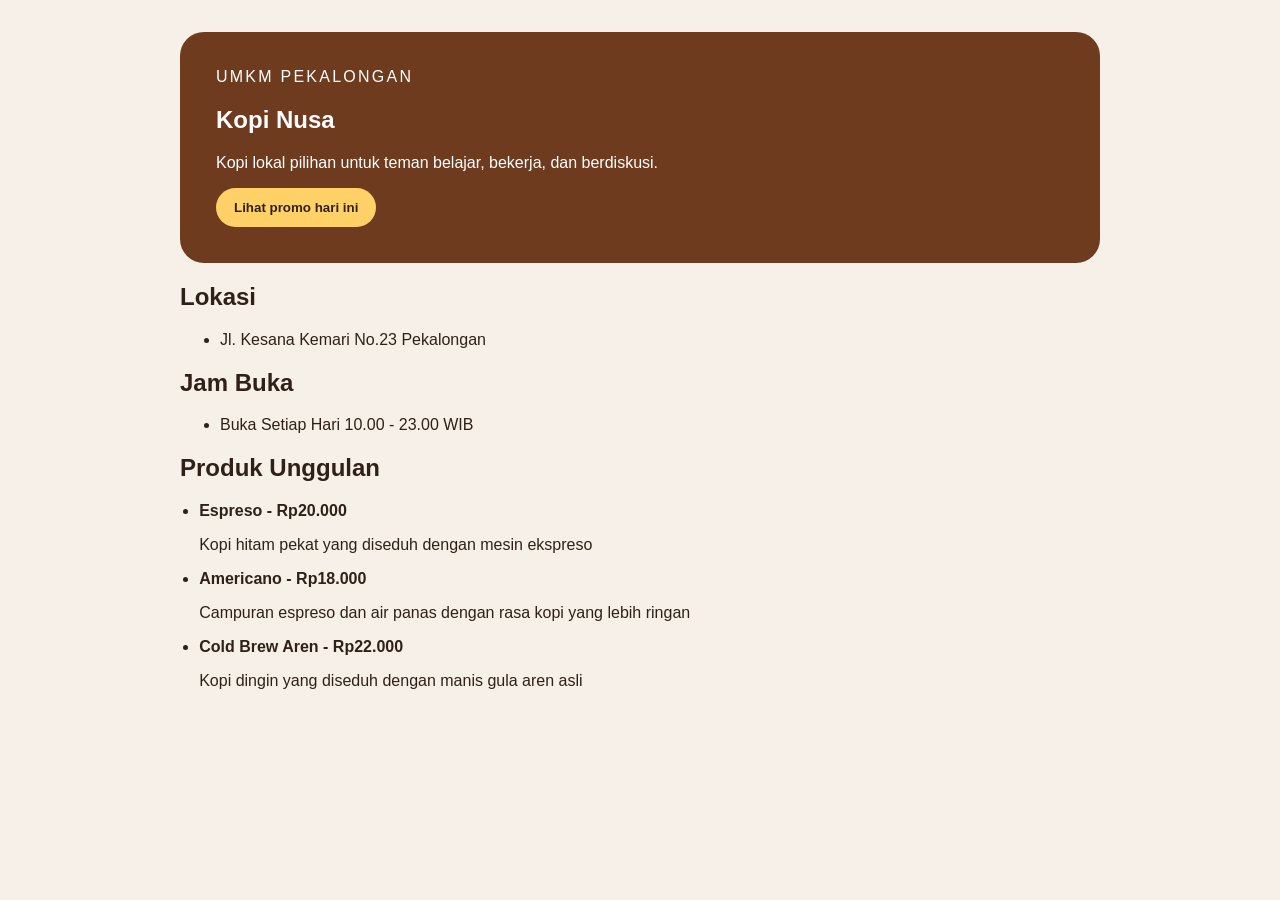
==== index.html @ aa3343cb "feat: tambah informasi lokasi UMKM" ====
<!doctype html>
<html lang="id">
  <head>
    <meta charset="utf-8" />
    <meta name="viewport" content="width=device-width, initial-scale=1" />
    <title>Kopi Nusa - Website UMKM</title>
    <link rel="stylesheet" href="css/style.css" />
  </head>
  <body>
    <main class="page">
      <section class="hero">
        <p class="eyebrow">UMKM Pekalongan</p>
        <h1>Kopi Nusa</h1>
        <p>Kopi lokal pilihan untuk teman belajar, bekerja, dan berdiskusi.</p>
        <button id="promoButton" type="button">Lihat promo hari ini</button>
      </section>

      <section aria-labelledby="lokasi-title">
        <h2 id="lokasi-title">Lokasi</h2>
        <ul class="Lokasi">
          <li>Jl. Kesana Kemari No.23 Pekalongan</li>
        </ul>
      </section>

      <section aria-labelledby="jam buka-title">
        <h2 id="Jam buka-title">Jam Buka</h2>
        <ul class="Jam Buka">
          <li>Buka Setiap Hari 10.00 - 23.00 WIB</li>
        </ul>
      </section>

      <section aria-labelledby="produk-title">
        <h2 id="produk-title">Produk Unggulan</h2>
        <ul class="products">
          <li>
          <strong>Espreso - Rp20.000</strong>
          <p>Kopi hitam pekat yang diseduh dengan mesin ekspreso</p>
          </li>
          <li>
          <strong>Americano - Rp18.000</strong>
          <p>Campuran espreso dan air panas dengan rasa kopi yang lebih ringan</p>
        </li>
          <li>
          <strong>Cold Brew Aren - Rp22.000</strong>
          <p>Kopi dingin yang diseduh dengan manis gula aren asli </p>
          </li>
        </ul>
      </section>
    </main>
    <script src="js/script.js"></script>
  </body>
</html>
---- css/style.css ----
body {
  margin: 0;
  color: #2f2118;
  background: #f6f0e8;
  font-family: Arial, sans-serif;
}

.page {
  max-width: 920px;
  margin: 0 auto;
  padding: 32px 20px;
}

.hero {
  padding: 36px;
  color: white;
  background: #6f3b1f;
  border-radius: 24px;
}

.eyebrow {
  margin: 0 0 8px;
  letter-spacing: 0.14em;
  text-transform: uppercase;
}

.products {
  padding-left: 1.2rem;
}

button {
  padding: 12px 18px;
  color: #2f2118;
  font-weight: 700;
  cursor: pointer;
  background: #ffd166;
  border: 0;
  border-radius: 999px;
}
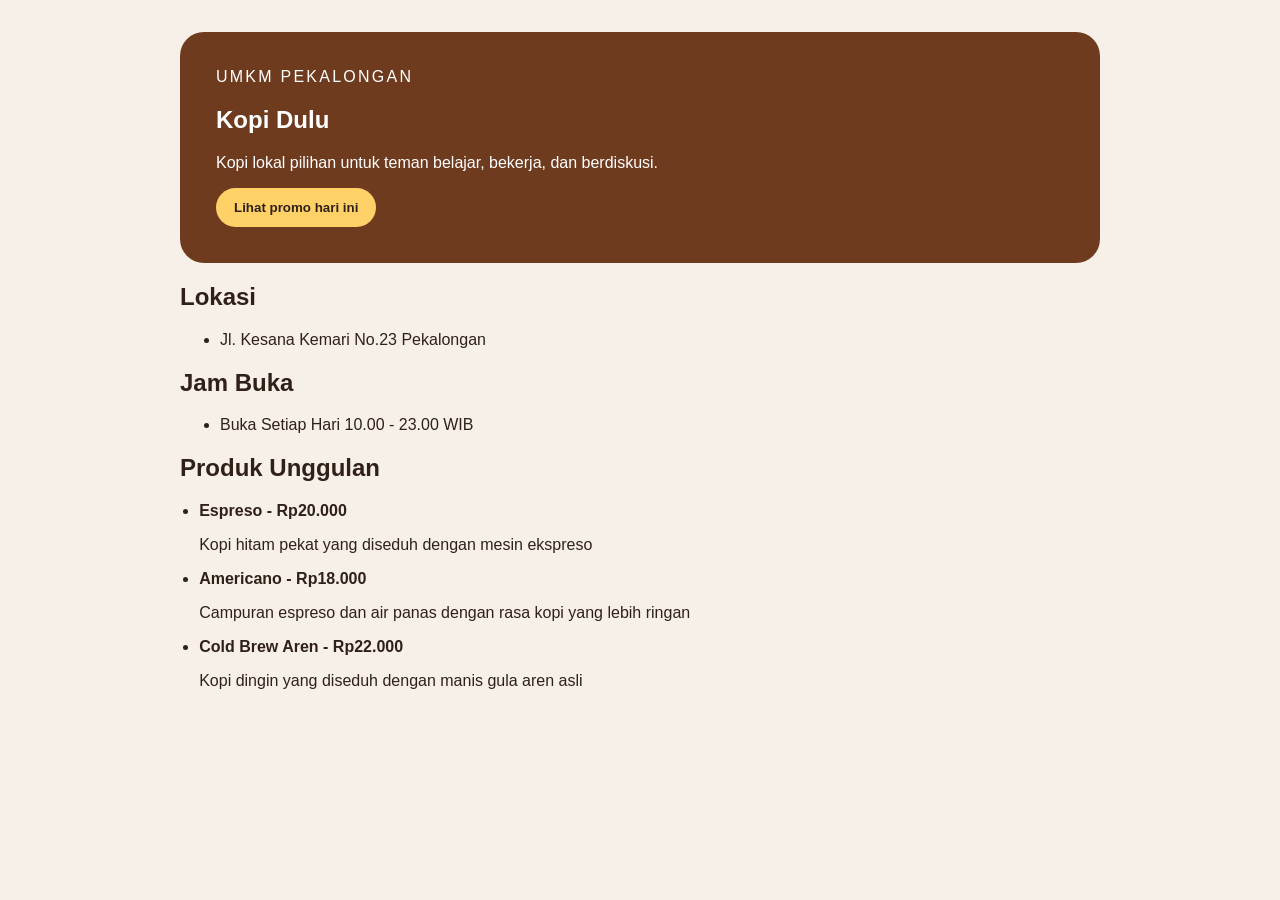
==== commit 53df7803: "feat(p01): perbarui produk dan deskripsi landing page" ====
--- a/index.html
+++ b/index.html
@@ -3,14 +3,14 @@
   <head>
     <meta charset="utf-8" />
     <meta name="viewport" content="width=device-width, initial-scale=1" />
-    <title>Kopi Nusa - Website UMKM</title>
+    <title>Kopi Dulu - Website UMKM</title>
     <link rel="stylesheet" href="css/style.css" />
   </head>
   <body>
     <main class="page">
       <section class="hero">
         <p class="eyebrow">UMKM Pekalongan</p>
-        <h1>Kopi Nusa</h1>
+        <h1>Kopi Dulu</h1>
         <p>Kopi lokal pilihan untuk teman belajar, bekerja, dan berdiskusi.</p>
         <button id="promoButton" type="button">Lihat promo hari ini</button>
       </section>
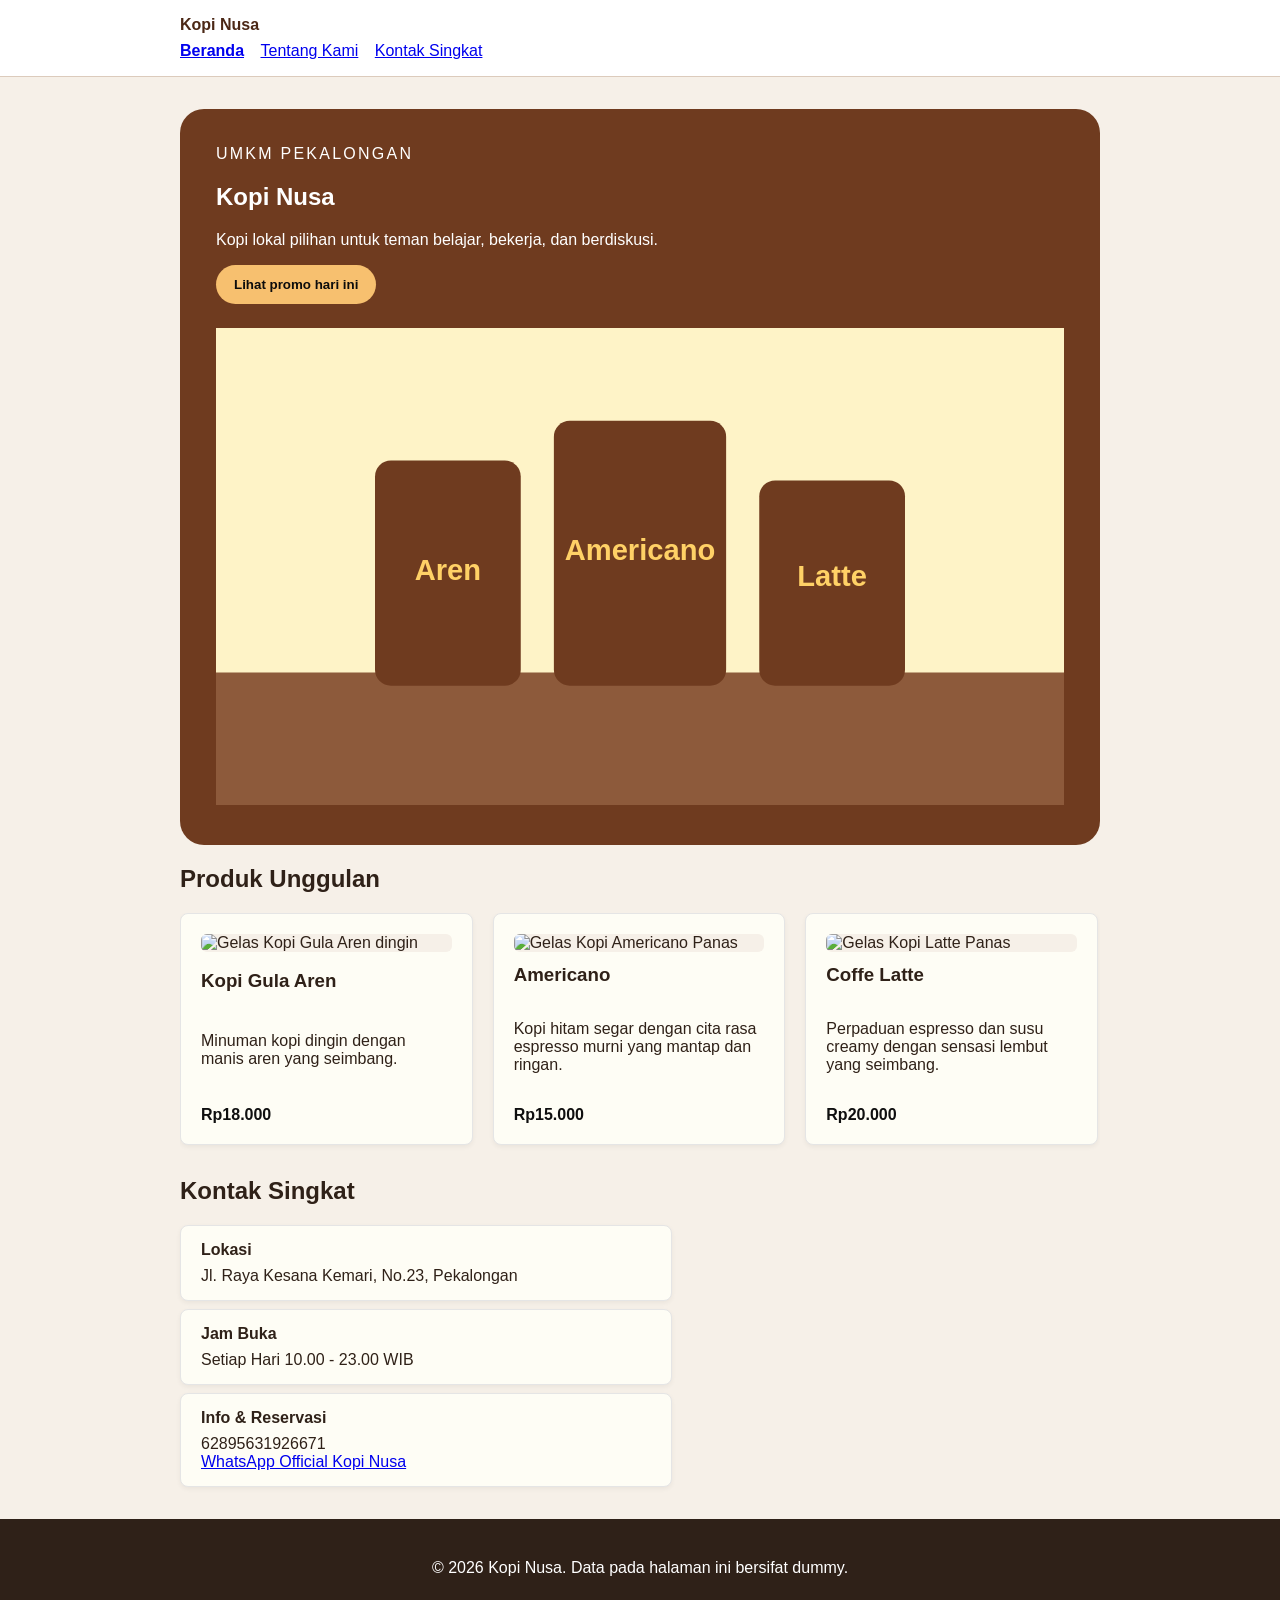
==== commit e7835139: "feat: tambah semantic html dan navigasi dua halaman" ====
--- a/index.html
+++ b/index.html
@@ -3,50 +3,88 @@
   <head>
     <meta charset="utf-8" />
     <meta name="viewport" content="width=device-width, initial-scale=1" />
-    <title>Kopi Dulu - Website UMKM</title>
+    <title>Kopi Nusa - Website UMKM</title>
     <link rel="stylesheet" href="css/style.css" />
   </head>
   <body>
-    <main class="page">
-      <section class="hero">
+  <a class="skip-link" href="#konten">Lewati ke konten utama</a>
+  <header class="site-header">
+    <nav class="nav" aria-label="Navigasi utama">
+      <a class="brand" href="index.html">Kopi Nusa</a>
+      <ul>
+        <li><a aria-current="page" class="active" href="index.html">Beranda</a></li>
+        <li><a href="tentang.html">Tentang Kami</a></li>
+        <li><a href ="#kontak-singkat">Kontak Singkat</a></li >
+      </ul>
+    </nav>
+  </header>
+
+  <main id="konten" class="page">
+      <section class="hero" aria-labelledby="hero-title">
         <p class="eyebrow">UMKM Pekalongan</p>
-        <h1>Kopi Dulu</h1>
+        <h1 id="hero-title">Kopi Nusa</h1>
         <p>Kopi lokal pilihan untuk teman belajar, bekerja, dan berdiskusi.</p>
         <button id="promoButton" type="button">Lihat promo hari ini</button>
-      </section>
-
-      <section aria-labelledby="lokasi-title">
-        <h2 id="lokasi-title">Lokasi</h2>
-        <ul class="Lokasi">
-          <li>Jl. Kesana Kemari No.23 Pekalongan</li>
-        </ul>
-      </section>
-
-      <section aria-labelledby="jam buka-title">
-        <h2 id="Jam buka-title">Jam Buka</h2>
-        <ul class="Jam Buka">
-          <li>Buka Setiap Hari 10.00 - 23.00 WIB</li>
-        </ul>
+        <img src="assets/images/etalase-kopi.svg" alt="Etalase Kopi Nusa berisi kemasan kopi lokal" />
       </section>
 
       <section aria-labelledby="produk-title">
         <h2 id="produk-title">Produk Unggulan</h2>
-        <ul class="products">
+        <ul class="product-list">
           <li>
-          <strong>Espreso - Rp20.000</strong>
-          <p>Kopi hitam pekat yang diseduh dengan mesin ekspreso</p>
-          </li>
-          <li>
-          <strong>Americano - Rp18.000</strong>
-          <p>Campuran espreso dan air panas dengan rasa kopi yang lebih ringan</p>
-        </li>
-          <li>
-          <strong>Cold Brew Aren - Rp22.000</strong>
-          <p>Kopi dingin yang diseduh dengan manis gula aren asli </p>
-          </li>
-        </ul>
+    <article class="product-card">
+      <img src="assets/images/gulaaren.jpeg" alt="Gelas Kopi Gula Aren dingin" class="product-img">
+      <h3>Kopi Gula Aren</h3>
+      <p>Minuman kopi dingin dengan manis aren yang seimbang.</p>
+      <p class="price">Rp18.000</p>
+    </article>
+  </li>
+  <li>
+    <article class="product-card">
+      <img src="assets/images/americano.jpeg" alt="Gelas Kopi Americano Panas" class="product-img">
+      <h3>Americano</h3>
+      <p>Kopi hitam segar dengan cita rasa espresso murni yang mantap dan ringan.</p>
+      <p class="price">Rp15.000</p>
+    </article>
+  </li>
+  <li>
+    <article class="product-card">
+      <img src="assets/images/latte.jpeg" alt="Gelas Kopi Latte Panas" class="product-img">
+      <h3>Coffe Latte</h3>
+      <p>Perpaduan espresso dan susu creamy dengan sensasi lembut yang seimbang.</p>
+      <p class="price">Rp20.000</p>
+    </article>
+  </li>
+</ul>
+</section>
+
+      <section id="kontak-singkat" aria-labelledby="kontak-title">
+        <h2 id="kontak-title">Kontak Singkat</h2>
+
+        <div class="contact-list">
+          <div class="contact-card">
+            <h3>Lokasi</h3>
+            <p>Jl. Raya Kesana Kemari, No.23, Pekalongan</p>
+          </div>
+
+          <div class="contact-card">
+            <h3>Jam Buka</h3>
+            <p>Setiap Hari 10.00 - 23.00 WIB</p>
+          </div>
+
+          <div class="contact-card">
+            <h3>Info & Reservasi</h3>
+            <p>62895631926671</p>
+            <p>
+              <a href="https://wa.me/62895631926671" target="_blank" rel="noopener noreferrer">WhatsApp Official Kopi Nusa</a>
+            </p>
+          </div>
+        </div>
       </section>
     </main>
+    <footer class="site-footer">
+  <p>&copy; 2026 Kopi Nusa. Data pada halaman ini bersifat dummy.</p>
+</footer>
     <script src="js/script.js"></script>
   </body>
 </html>
--- a/css/style.css
+++ b/css/style.css
@@ -30,10 +30,97 @@
 
 button {
   padding: 12px 18px;
-  color: #2f2118;
+  color: #0c0c0c;
   font-weight: 700;
   cursor: pointer;
-  background: #ffd166;
+  background: #f7c06f;
   border: 0;
   border-radius: 999px;
+  margin-bottom: 24px;
+}
+
+.skip-link { position: absolute; left: -9999px; padding: 8px 12px; color: white; background: #2f2118; }
+.skip-link:focus { top: 8px; left: 8px; }
+.site-header { padding: 16px 20px; background: white; border-bottom: 1px solid #dccbbc; }
+.nav { max-width: 920px; margin: 0 auto; }
+.brand { display: inline-block; margin-bottom: 8px; color: #4b2715; font-weight: 800; text-decoration: none; }
+.nav ul { padding: 0; margin: 0; list-style: none; }
+.nav li { display: inline-block; margin-right: 12px; }
+.nav a[aria-current="page"] { font-weight: 800; }
+a:focus-visible,
+button:focus-visible { outline: 3px solid #2563eb; outline-offset: 3px; }
+.site-footer { padding: 24px 20px; color: white; text-align: center; background: #2f2118; }
+
+.product-list {
+  display: flex;
+  flex-wrap: nowrap;
+  overflow-x: auto;
+  gap: 20px;
+  list-style: none;
+  padding: 0 0 12px 0;
+  margin: 0;
+}
+
+.product-list li {
+  flex: 0 0 calc(33.333% - 14px);
+  min-width: 250px;
+  display: flex;
+}
+
+.product-card {
+  width: 100%;
+  background-color: #fefdf5;
+  border: 1px solid #e5e5e5;
+  border-radius: 8px;
+  padding: 20px;
+  box-shadow: 0 2px 5px rgba(0,0,0,0.05);
+  display: flex;
+  flex-direction: column;
+  justify-content: space-between;
+}
+
+.product-card h3 {
+  margin-top: 0;
+}
+
+.product-card .price {
+  font-weight: bold;
+  color: #0f0f0f;
+  margin-bottom: 0;
+}
+
+.contact-list {
+  display: flex;
+  flex-direction: column;
+  gap: 8px; /* Jarak antar-kotak */
+}
+
+.contact-card {
+  max-width: 450px; /* Batas lebar kotak */
+  background-color: #fefdf5;
+  border: 1px solid #e5e5e5;
+  border-radius: 8px;
+  padding: 15px 20px;
+  margin-bottom: 0px;
+  box-shadow: 0 2px 5px rgba(0, 0, 0, 0.05);
+}
+
+.contact-card h3 {
+  margin-top: 0;
+  margin-bottom: 8px;
+  font-size: 1em;
+}
+
+.contact-card p {
+  margin: 0;
+}
+
+/* Tambahan khusus ukuran gambar produk lokal */
+.product-img {
+  width: 100%;
+  object-fit: contain;
+  background-color: #f6f0e8;
+  object-fit: cover;
+  border-radius: 6px;
+  margin-bottom: 12px;
 }
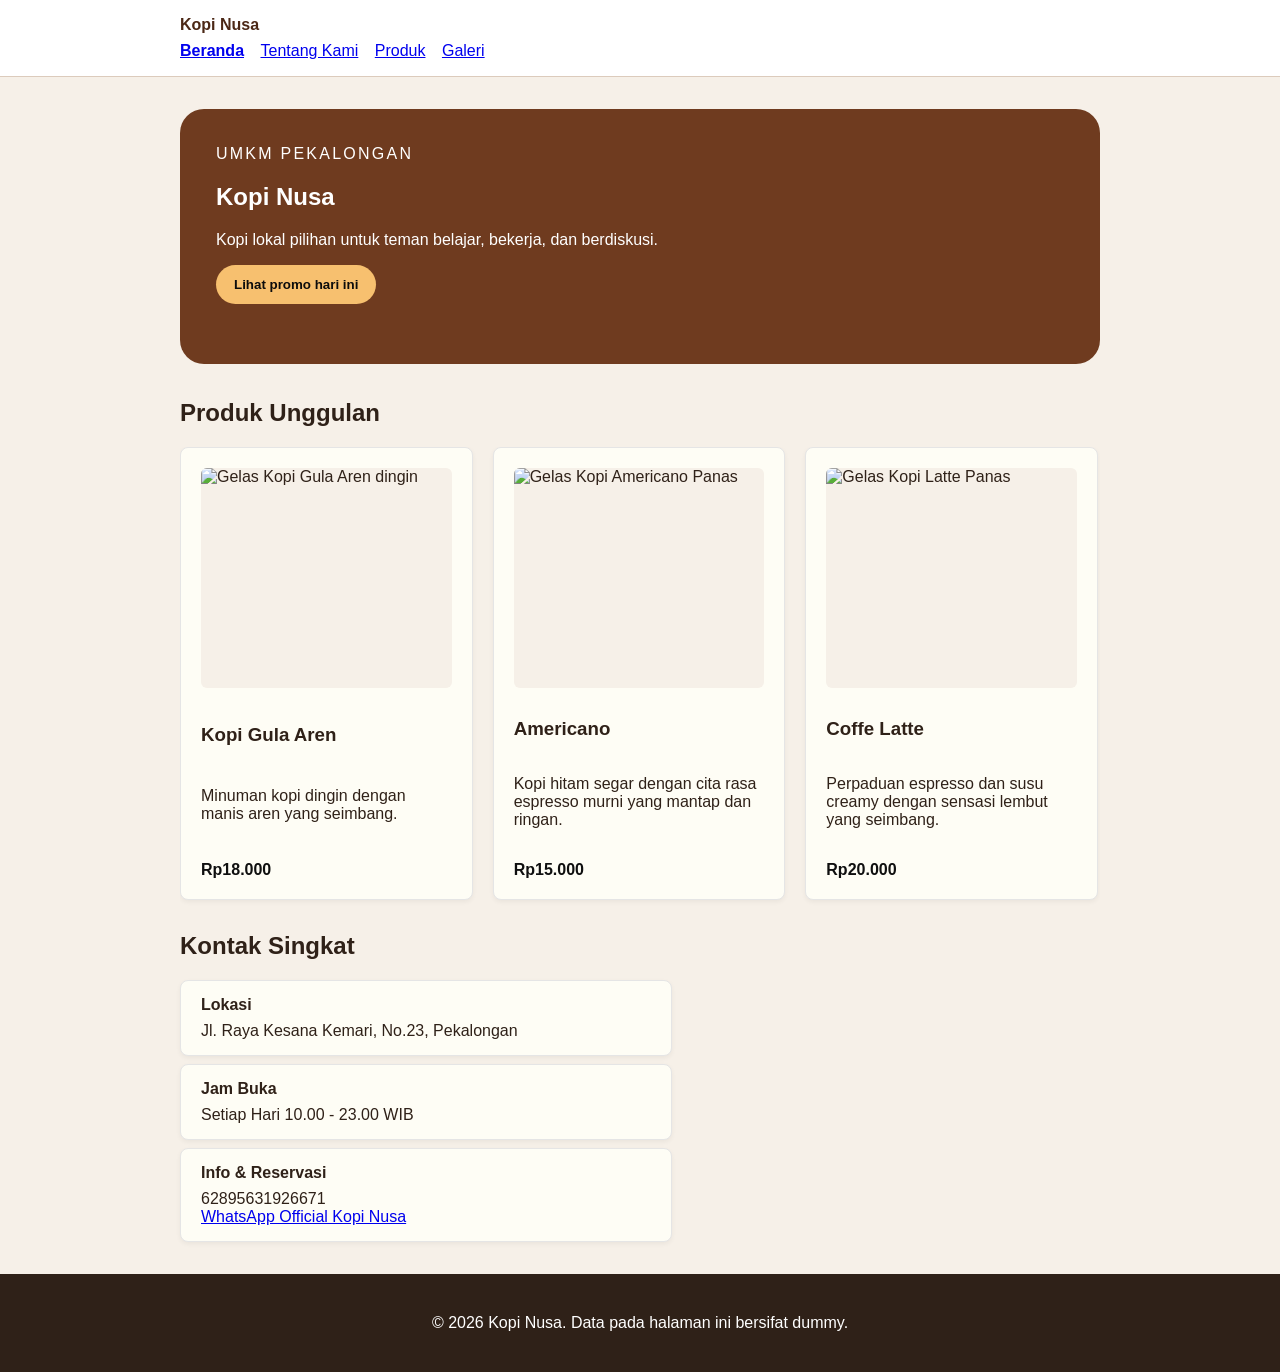
==== commit 98af5a53: "feat: tambah media dan tabel katalog" ====
--- a/index.html
+++ b/index.html
@@ -12,9 +12,10 @@
     <nav class="nav" aria-label="Navigasi utama">
       <a class="brand" href="index.html">Kopi Nusa</a>
       <ul>
-        <li><a aria-current="page" class="active" href="index.html">Beranda</a></li>
+        <li><a aria-current="page" href="index.html">Beranda</a></li>
         <li><a href="tentang.html">Tentang Kami</a></li>
-        <li><a href ="#kontak-singkat">Kontak Singkat</a></li >
+        <li><a href="produk.html">Produk</a></li>
+        <li><a href="galeri.html">Galeri</a></li>
       </ul>
     </nav>
   </header>
@@ -25,7 +26,6 @@
         <h1 id="hero-title">Kopi Nusa</h1>
         <p>Kopi lokal pilihan untuk teman belajar, bekerja, dan berdiskusi.</p>
         <button id="promoButton" type="button">Lihat promo hari ini</button>
-        <img src="assets/images/etalase-kopi.svg" alt="Etalase Kopi Nusa berisi kemasan kopi lokal" />
       </section>
 
       <section aria-labelledby="produk-title">
@@ -33,7 +33,7 @@
         <ul class="product-list">
           <li>
     <article class="product-card">
-      <img src="assets/images/gulaaren.jpeg" alt="Gelas Kopi Gula Aren dingin" class="product-img">
+      <img src="assets/images/kopi/gula aren-.jpg" alt="Gelas Kopi Gula Aren dingin" class="product-img">
       <h3>Kopi Gula Aren</h3>
       <p>Minuman kopi dingin dengan manis aren yang seimbang.</p>
       <p class="price">Rp18.000</p>
@@ -41,7 +41,7 @@
   </li>
   <li>
     <article class="product-card">
-      <img src="assets/images/americano.jpeg" alt="Gelas Kopi Americano Panas" class="product-img">
+      <img src="assets/images/kopi/americano.jpg" alt="Gelas Kopi Americano Panas" class="product-img">
       <h3>Americano</h3>
       <p>Kopi hitam segar dengan cita rasa espresso murni yang mantap dan ringan.</p>
       <p class="price">Rp15.000</p>
@@ -49,10 +49,22 @@
   </li>
   <li>
     <article class="product-card">
-      <img src="assets/images/latte.jpeg" alt="Gelas Kopi Latte Panas" class="product-img">
+      <img src="assets/images/kopi/latte_.jpg" alt="Gelas Kopi Latte Panas" class="product-img">
       <h3>Coffe Latte</h3>
       <p>Perpaduan espresso dan susu creamy dengan sensasi lembut yang seimbang.</p>
       <p class="price">Rp20.000</p>
+    </article>
+  </li>
+  <li>
+    <article class="product-card">
+      <figure>
+      <img src="assets/images/kopi/mocha_.jpg" alt="Gelas Kopi Mocha Panas" class="product-img">
+      <figcaption>
+      <h3>Mocha</h3>
+      </figcaption>
+      </figure>
+      <p>Perpaduan espresso, manisnya cokelat yang kaya, dan susu creamy.</p>
+      <p class="price">Rp22.000</p>
     </article>
   </li>
 </ul>
--- a/css/style.css
+++ b/css/style.css
@@ -16,6 +16,7 @@
   color: white;
   background: #6f3b1f;
   border-radius: 24px;
+  margin-bottom: 35px;
 }
 
 .eyebrow {
@@ -53,16 +54,16 @@
 
 .product-list {
   display: flex;
-  flex-wrap: nowrap;
-  overflow-x: auto;
-  gap: 20px;
+  flex-wrap: nowrap;        /* Menjaga item agar tetap di satu baris ke samping */
+  overflow-x: auto;         /* Membuat area bisa digeser secara horizontal */
+  gap: 20px;                /* Jarak antar kartu */
   list-style: none;
   padding: 0 0 12px 0;
   margin: 0;
 }
 
 .product-list li {
-  flex: 0 0 calc(33.333% - 14px);
+  flex: 0 0 calc(33.333% - 14px); /* Mengatur agar 3 item pas sejajar */
   min-width: 250px;
   display: flex;
 }
@@ -79,8 +80,10 @@
   justify-content: space-between;
 }
 
-.product-card h3 {
+.product-card figcaption {
   margin-top: 0;
+  font-weight: bold;
+  color: #111111;
 }
 
 .product-card .price {
@@ -118,9 +121,89 @@
 /* Tambahan khusus ukuran gambar produk lokal */
 .product-img {
   width: 100%;
-  object-fit: contain;
+  height: 220px;          /* Wajib ada agar tinggi semua gambar sama rata */
+  object-fit: cover;      /* Memotong gambar secara proporsional */
   background-color: #f6f0e8;
-  object-fit: cover;
   border-radius: 6px;
   margin-bottom: 12px;
+}
+
+img { max-width: 100%; height: auto; }
+figure { margin: 0 0 24px; }
+figcaption { margin-top: 8px; color: #6b5b52; }
+table { width: 100%; border-collapse: collapse; }
+caption { margin-bottom: 8px; font-weight: 700; text-align: left; }
+th,
+td { padding: 10px; text-align: left; border: 1px solid #dccbbc; }
+
+/* Mengubah galeri grid menjadi slider horizontal yang bisa digeser */
+.galeri-grid {
+  display: flex;
+  flex-wrap: nowrap;
+  overflow-x: auto;
+  gap: 20px;
+  scroll-snap-type: x mandatory;
+  padding: 0 0 12px 0;
+  margin: 20px 0;
+  scroll-behavior: smooth;
+}
+
+/* Menyembunyikan scrollbar agar bersih (opsional) */
+.galeri-grid::-webkit-scrollbar {
+  height: 8px;
+}
+.galeri-grid::-webkit-scrollbar-thumb {
+  background: #dccbbc;
+  border-radius: 4px;
+}
+
+/* Mengatur ukuran kartu agar pas 3 sejajar dan bisa diset-scroll */
+.galeri-grid .media-card {
+  flex: 0 0 calc(33.333% - 14px);
+  min-width: 280px;
+  scroll-snap-align: start;
+  background-color: #ffffff;
+  padding: 16px;
+  border-radius: 12px;
+  box-shadow: 0 2px 8px rgba(0,0,0,0.05);
+  margin: 0;
+  display: flex;
+  flex-direction: column;
+  justify-content: space-between;
+}
+
+/* Mengatur ukuran gambar di dalam kartu galeri */
+.galeri-grid .media-card img {
+  width: 100%;
+  height: 180px;
+  object-fit: cover;
+  border-radius: 8px;
+  margin-bottom: 12px;
+}
+
+/* Agar tampilan di layar HP tetap rapi (menjadi 1 kolom bertumpuk) */
+@media (max-width: 768px) {
+  .galeri-grid {
+    grid-template-columns: 1fr;
+  }
+}
+
+/* Hanya menyasar subjudul utama, tidak termasuk h3 di dalam product-card */
+section > h3 {
+  display: flex;
+  align-items: center;
+  gap: 10px;
+}
+
+section > h3::before {
+  content: "";
+  display: inline-block;
+  width: 10px;
+  height: 10px;
+  background-color: #0e0d0d; /* Sesuaikan warna dengan tema */
+  border-radius: 50%;
+}
+
+section table:not(:last-child) {
+  margin-bottom: 30px; /* Jarak hanya untuk tabel yang bukan tabel terakhir */
 }
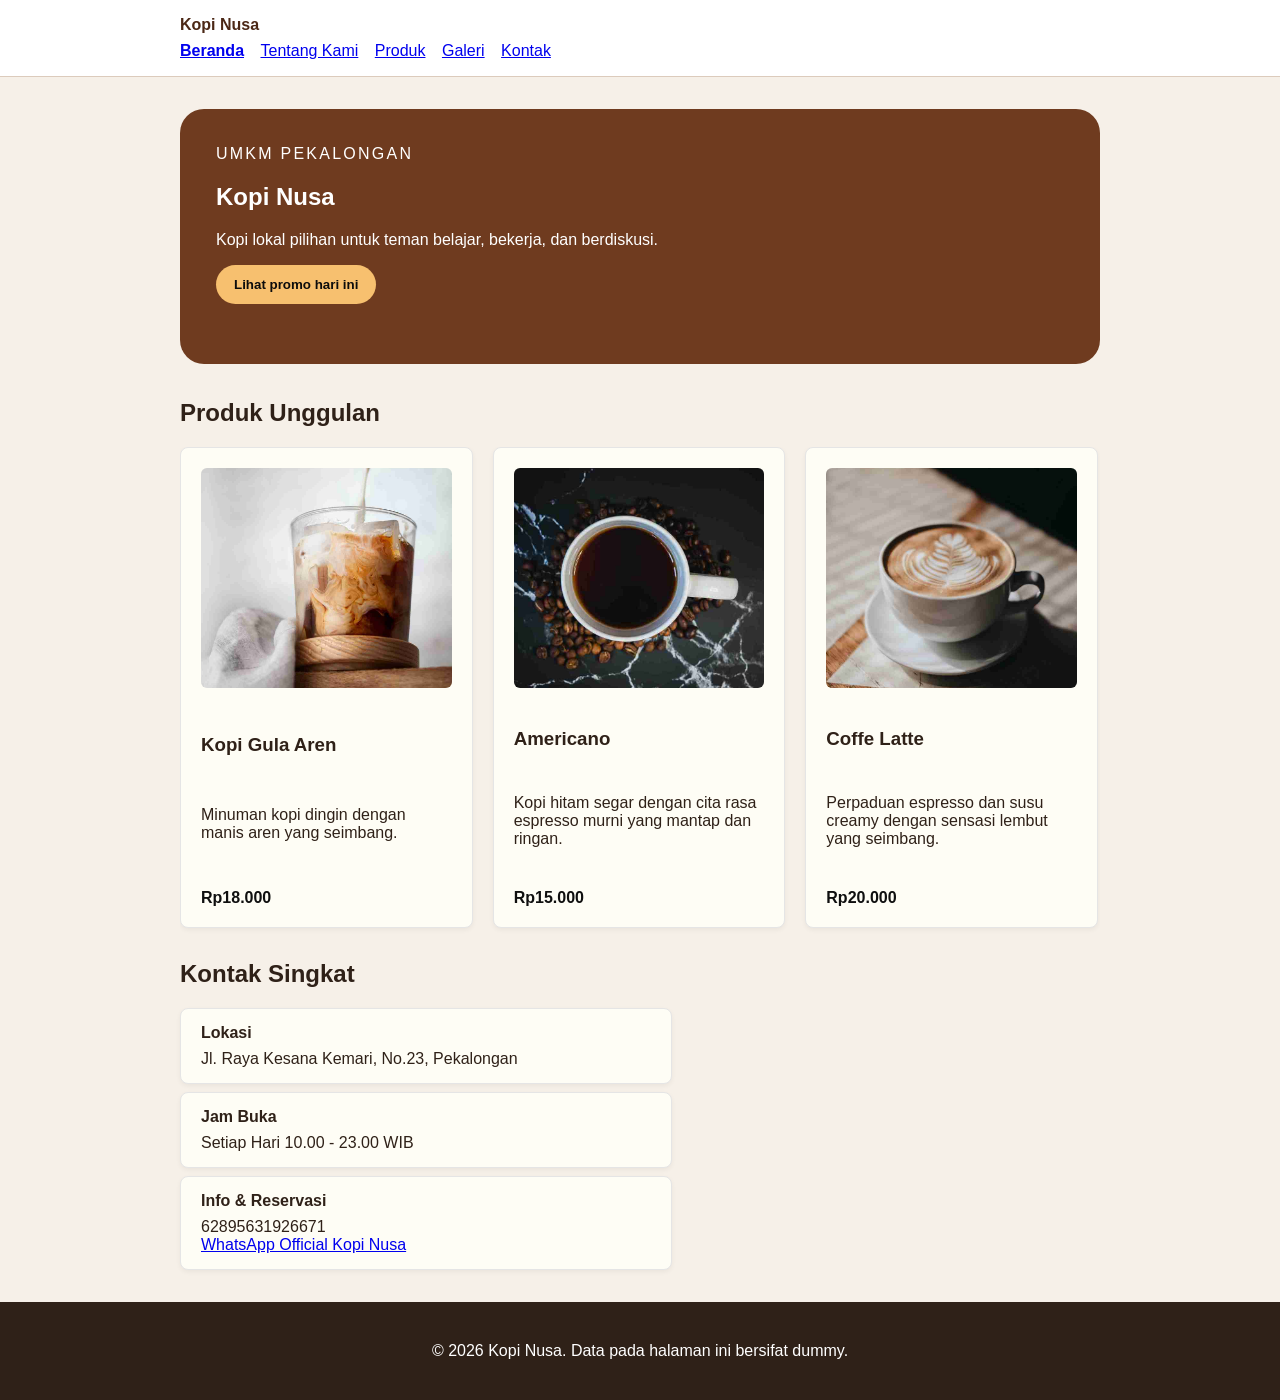
==== commit 5859941b: "feat: tambah form kontak aksesibel dan preview" ====
--- a/index.html
+++ b/index.html
@@ -16,6 +16,7 @@
         <li><a href="tentang.html">Tentang Kami</a></li>
         <li><a href="produk.html">Produk</a></li>
         <li><a href="galeri.html">Galeri</a></li>
+        <li><a href="kontak.html">Kontak</a></li>
       </ul>
     </nav>
   </header>
--- a/css/style.css
+++ b/css/style.css
@@ -206,4 +206,9 @@
 
 section table:not(:last-child) {
   margin-bottom: 30px; /* Jarak hanya untuk tabel yang bukan tabel terakhir */
-}+}
+
+.field { margin-bottom: 16px; }
+.field label { display: block; margin-bottom: 6px; }
+fieldset { margin: 0 0 16px; }
+#preview-form { padding: 16px; white-space: pre-wrap; background: white; border: 1px solid #dccbbc; }
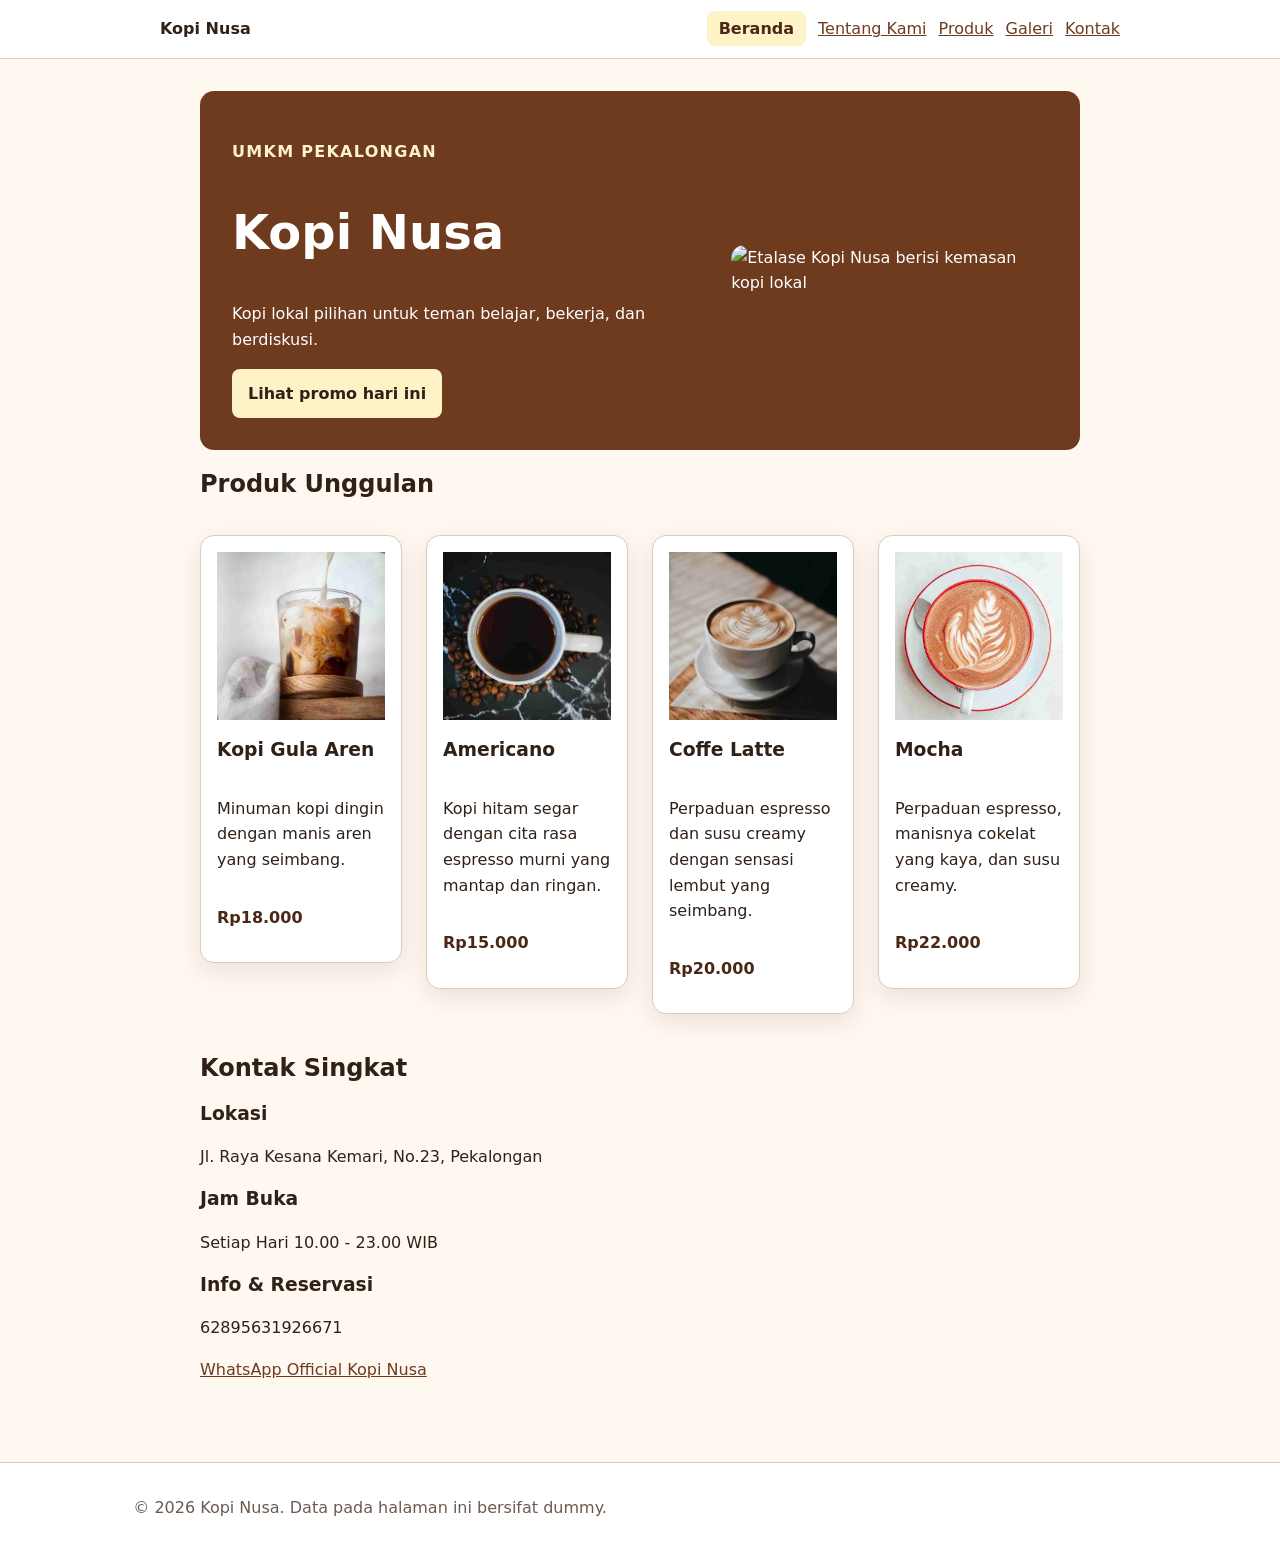
==== commit 46ebfd9f: "feat: bangun layout flexbox dan grid" ====
--- a/index.html
+++ b/index.html
@@ -23,11 +23,14 @@
 
   <main id="konten" class="page">
       <section class="hero" aria-labelledby="hero-title">
-        <p class="eyebrow">UMKM Pekalongan</p>
-        <h1 id="hero-title">Kopi Nusa</h1>
-        <p>Kopi lokal pilihan untuk teman belajar, bekerja, dan berdiskusi.</p>
-        <button id="promoButton" type="button">Lihat promo hari ini</button>
-      </section>
+  <div class="hero-content">
+    <p class="eyebrow">UMKM Pekalongan</p>
+    <h1 id="hero-title">Kopi Nusa</h1>
+    <p>Kopi lokal pilihan untuk teman belajar, bekerja, dan berdiskusi.</p>
+    <button id="promoButton" type="button">Lihat promo hari ini</button>
+  </div>
+  <img class="hero-image" src="assets/images/galeri/Kopi Nusa.jpg" alt="Etalase Kopi Nusa berisi kemasan kopi lokal" />
+</section>
 
       <section aria-labelledby="produk-title">
         <h2 id="produk-title">Produk Unggulan</h2>
@@ -58,12 +61,8 @@
   </li>
   <li>
     <article class="product-card">
-      <figure>
       <img src="assets/images/kopi/mocha_.jpg" alt="Gelas Kopi Mocha Panas" class="product-img">
-      <figcaption>
       <h3>Mocha</h3>
-      </figcaption>
-      </figure>
       <p>Perpaduan espresso, manisnya cokelat yang kaya, dan susu creamy.</p>
       <p class="price">Rp22.000</p>
     </article>
--- a/css/style.css
+++ b/css/style.css
@@ -1,8 +1,43 @@
+:root {
+  --color-primary: #6f3b1f;
+  --color-primary-strong: #4b2715;
+  --color-text: #2f2118;
+  --color-muted: #6b5b52;
+  --color-surface: #ffffff;
+  --color-surface-soft: #fff8f0;
+  --color-border: #dccbbc;
+  --color-focus: #1d4ed8;
+  --space-1: 0.5rem;
+  --space-2: 0.75rem;
+  --space-3: 1rem;
+  --space-4: 1.5rem;
+  --space-5: 2rem;
+  --radius-sm: 0.5rem;
+  --radius-md: 0.875rem;
+  --shadow-card: 0 0.5rem 1.5rem rgb(47 33 24 / 0.1);
+
+/* Challenge */
+  --color-success: #15803d;
+  --color-success-soft: #dcfce7;
+  --color-danger: #b91c1c;
+  --color-danger-soft: #fee2e2;
+}
+
+*,
+*::before,
+*::after {
+  box-sizing: border-box;
+}
+
+html { color-scheme: light; }
+
 body {
   margin: 0;
-  color: #2f2118;
-  background: #f6f0e8;
-  font-family: Arial, sans-serif;
+  color: var(--color-text);
+  background: var(--color-surface-soft);
+  font-family: system-ui, -apple-system, BlinkMacSystemFont, "Segoe UI", sans-serif;
+  font-size: 1rem;
+  line-height: 1.6;
 }
 
 .page {
@@ -12,121 +47,42 @@
 }
 
 .hero {
-  padding: 36px;
-  color: white;
-  background: #6f3b1f;
-  border-radius: 24px;
-  margin-bottom: 35px;
-}
-
-.eyebrow {
-  margin: 0 0 8px;
-  letter-spacing: 0.14em;
-  text-transform: uppercase;
-}
+  padding: var(--space-5);
+  color: var(--color-surface);
+  background: var(--color-primary);
+  border-radius: var(--radius-md);
+}
+h1,
+h2,
+h3 { line-height: 1.2; text-wrap: balance; }
+h1 { font-size: clamp(2rem, 6vw, 3rem); }
+p,
+li { max-width: 68ch; }
+.eyebrow { color: var(--color-primary); font-weight: 800; letter-spacing: 0.08em; text-transform: uppercase; }
+.hero .eyebrow { color: #fef3c7; }
+.price { color: var(--color-primary-strong); font-weight: 800; }
 
 .products {
   padding-left: 1.2rem;
 }
 
+.button,
 button {
-  padding: 12px 18px;
-  color: #0c0c0c;
+  display: inline-block;
+  padding: var(--space-2) var(--space-3);
+  color: var(--color-surface);
+  font: inherit;
   font-weight: 700;
+  text-decoration: none;
   cursor: pointer;
-  background: #f7c06f;
+  background: var(--color-primary);
   border: 0;
-  border-radius: 999px;
-  margin-bottom: 24px;
-}
-
-.skip-link { position: absolute; left: -9999px; padding: 8px 12px; color: white; background: #2f2118; }
-.skip-link:focus { top: 8px; left: 8px; }
-.site-header { padding: 16px 20px; background: white; border-bottom: 1px solid #dccbbc; }
-.nav { max-width: 920px; margin: 0 auto; }
-.brand { display: inline-block; margin-bottom: 8px; color: #4b2715; font-weight: 800; text-decoration: none; }
-.nav ul { padding: 0; margin: 0; list-style: none; }
-.nav li { display: inline-block; margin-right: 12px; }
-.nav a[aria-current="page"] { font-weight: 800; }
-a:focus-visible,
-button:focus-visible { outline: 3px solid #2563eb; outline-offset: 3px; }
-.site-footer { padding: 24px 20px; color: white; text-align: center; background: #2f2118; }
-
-.product-list {
-  display: flex;
-  flex-wrap: nowrap;        /* Menjaga item agar tetap di satu baris ke samping */
-  overflow-x: auto;         /* Membuat area bisa digeser secara horizontal */
-  gap: 20px;                /* Jarak antar kartu */
-  list-style: none;
-  padding: 0 0 12px 0;
-  margin: 0;
-}
-
-.product-list li {
-  flex: 0 0 calc(33.333% - 14px); /* Mengatur agar 3 item pas sejajar */
-  min-width: 250px;
-  display: flex;
-}
-
-.product-card {
-  width: 100%;
-  background-color: #fefdf5;
-  border: 1px solid #e5e5e5;
-  border-radius: 8px;
-  padding: 20px;
-  box-shadow: 0 2px 5px rgba(0,0,0,0.05);
-  display: flex;
-  flex-direction: column;
-  justify-content: space-between;
-}
-
-.product-card figcaption {
-  margin-top: 0;
-  font-weight: bold;
-  color: #111111;
-}
-
-.product-card .price {
-  font-weight: bold;
-  color: #0f0f0f;
-  margin-bottom: 0;
-}
-
-.contact-list {
-  display: flex;
-  flex-direction: column;
-  gap: 8px; /* Jarak antar-kotak */
-}
-
-.contact-card {
-  max-width: 450px; /* Batas lebar kotak */
-  background-color: #fefdf5;
-  border: 1px solid #e5e5e5;
-  border-radius: 8px;
-  padding: 15px 20px;
-  margin-bottom: 0px;
-  box-shadow: 0 2px 5px rgba(0, 0, 0, 0.05);
-}
-
-.contact-card h3 {
-  margin-top: 0;
-  margin-bottom: 8px;
-  font-size: 1em;
-}
-
-.contact-card p {
-  margin: 0;
-}
-
-/* Tambahan khusus ukuran gambar produk lokal */
-.product-img {
-  width: 100%;
-  height: 220px;          /* Wajib ada agar tinggi semua gambar sama rata */
-  object-fit: cover;      /* Memotong gambar secara proporsional */
-  background-color: #f6f0e8;
-  border-radius: 6px;
-  margin-bottom: 12px;
-}
+  border-radius: var(--radius-sm);
+}
+.button:hover,
+button:hover { color: var(--color-surface); background: var(--color-primary-strong); }
+.hero button { color: var(--color-text); background: #fef3c7; }
+.hero button:hover { color: var(--color-text); background: #fde68a; }
 
 img { max-width: 100%; height: auto; }
 figure { margin: 0 0 24px; }
@@ -136,79 +92,206 @@
 th,
 td { padding: 10px; text-align: left; border: 1px solid #dccbbc; }
 
-/* Mengubah galeri grid menjadi slider horizontal yang bisa digeser */
-.galeri-grid {
-  display: flex;
-  flex-wrap: nowrap;
-  overflow-x: auto;
-  gap: 20px;
-  scroll-snap-type: x mandatory;
-  padding: 0 0 12px 0;
-  margin: 20px 0;
-  scroll-behavior: smooth;
-}
-
-/* Menyembunyikan scrollbar agar bersih (opsional) */
-.galeri-grid::-webkit-scrollbar {
-  height: 8px;
-}
-.galeri-grid::-webkit-scrollbar-thumb {
-  background: #dccbbc;
-  border-radius: 4px;
-}
-
-/* Mengatur ukuran kartu agar pas 3 sejajar dan bisa diset-scroll */
-.galeri-grid .media-card {
-  flex: 0 0 calc(33.333% - 14px);
-  min-width: 280px;
-  scroll-snap-align: start;
-  background-color: #ffffff;
-  padding: 16px;
-  border-radius: 12px;
-  box-shadow: 0 2px 8px rgba(0,0,0,0.05);
-  margin: 0;
-  display: flex;
-  flex-direction: column;
-  justify-content: space-between;
-}
-
-/* Mengatur ukuran gambar di dalam kartu galeri */
-.galeri-grid .media-card img {
-  width: 100%;
-  height: 180px;
-  object-fit: cover;
-  border-radius: 8px;
-  margin-bottom: 12px;
-}
-
-/* Agar tampilan di layar HP tetap rapi (menjadi 1 kolom bertumpuk) */
-@media (max-width: 768px) {
-  .galeri-grid {
-    grid-template-columns: 1fr;
-  }
-}
-
-/* Hanya menyasar subjudul utama, tidak termasuk h3 di dalam product-card */
-section > h3 {
-  display: flex;
-  align-items: center;
-  gap: 10px;
-}
-
-section > h3::before {
-  content: "";
-  display: inline-block;
-  width: 10px;
-  height: 10px;
-  background-color: #0e0d0d; /* Sesuaikan warna dengan tema */
-  border-radius: 50%;
-}
-
-section table:not(:last-child) {
-  margin-bottom: 30px; /* Jarak hanya untuk tabel yang bukan tabel terakhir */
-}
-
 .field { margin-bottom: 16px; }
 .field label { display: block; margin-bottom: 6px; }
 fieldset { margin: 0 0 16px; }
-#preview-form { padding: 16px; white-space: pre-wrap; background: white; border: 1px solid #dccbbc; }+#preview-form { padding: 16px; white-space: pre-wrap; background: white; border: 1px solid #dccbbc; }
+
+img { max-width: 100%; height: auto; }
+a { color: var(--color-primary); }
+a:hover { color: var(--color-primary-strong); }
+:focus-visible { outline: 3px solid var(--color-focus); outline-offset: 3px; }
+
+.skip-link {
+  position: absolute;
+  top: -5rem;
+  left: var(--space-3);
+  padding: var(--space-2) var(--space-3);
+  color: var(--color-surface);
+  background: var(--color-text);
+}
+.skip-link:focus { top: var(--space-3); }
+
+.site-header,
+.site-footer {
+  padding: var(--space-3) var(--space-4);
+  background: var(--color-surface);
+  border-bottom: 1px solid var(--color-border);
+}
+.site-footer {
+  margin-top: var(--space-5);
+  color: var(--color-muted);
+  text-align: center;
+  border-top: 1px solid var(--color-border);
+  border-bottom: 0;
+}
+.nav,
+.page { width: min(100% - 2rem, 60rem); margin-inline: auto; }
+.brand {
+  display: inline-block;
+  margin-bottom: var(--space-2);
+  color: var(--color-text);
+  font-weight: 800;
+  text-decoration: none;
+}
+.nav ul { padding: 0; margin: 0; list-style: none; }
+.nav li { display: inline-block; margin: 0 var(--space-2) var(--space-1) 0; }
+.nav a[aria-current="page"] {
+  padding: var(--space-1) var(--space-2);
+  color: var(--color-primary-strong);
+  font-weight: 700;
+  text-decoration: none;
+  background: #fef3c7;
+  border-radius: var(--radius-sm);
+}
+.page { padding-block: var(--space-5); }
+
+.product-card,
+.media-card,
+table,
+form {
+  margin-block: var(--space-3);
+  padding: var(--space-3);
+  background: var(--color-surface);
+  border: 1px solid var(--color-border);
+  border-radius: var(--radius-md);
+  box-shadow: var(--shadow-card);
+}
+figure { margin-inline: 0; }
+figcaption,
+caption { color: var(--color-muted); }
+table { width: 100%; border-collapse: collapse; border-radius: 0; }
+caption { margin-bottom: var(--space-2); font-weight: 700; text-align: left; }
+th,
+td { padding: var(--space-2); text-align: left; border: 1px solid var(--color-border); }
+th { background: var(--color-surface-soft); }
+
+.field { margin-bottom: var(--space-3); }
+.field label,
+legend { display: block; margin-bottom: var(--space-1); font-weight: 700; }
+.field input,
+.field select,
+.field textarea {
+  width: 100%;
+  padding: var(--space-2);
+  color: inherit;
+  font: inherit;
+  background: var(--color-surface);
+  border: 1px solid var(--color-border);
+  border-radius: var(--radius-sm);
+}
+input[type="radio"],
+input[type="checkbox"] { width: auto; }
+fieldset {
+  margin: 0 0 var(--space-3);
+  padding: var(--space-3);
+  border: 1px solid var(--color-border);
+  border-radius: var(--radius-sm);
+}
+audio { max-width: 100%; }
+#preview-form {
+  padding: var(--space-3);
+  white-space: pre-wrap;
+  background: var(--color-surface);
+  border: 1px solid var(--color-border);
+  border-radius: var(--radius-sm);
+  color: var(--color-success);
+  border-left: 5px solid var(--color-success);
+  font-weight: bold;
+}
+
+ul {
+  list-style: none;
+}
+
+.nav {
+  display: flex;
+  gap: var(--space-3);
+  align-items: center;
+  justify-content: space-between;
+}
+.brand { margin-bottom: 0; }
+.nav ul { display: flex; gap: var(--space-2); flex-wrap: wrap; }
+.nav li { margin: 0; }
+
+.product-card { display: flex; flex-direction: column; }
+.product-badge {
+  align-self: flex-start;
+  padding: 0.25rem var(--space-2);
+  color: var(--color-primary-strong);
+  font-size: 0.875rem;
+  font-weight: 800;
+  background: #fef3c7;
+  border-radius: 999px;
+}
+.card-actions {
+  display: flex;
+  gap: var(--space-2);
+  align-items: center;
+  flex-wrap: wrap;
+  margin-top: auto;
+}
+
+.hero {
+  display: grid;
+  grid-template-columns: 1.2fr 0.8fr;
+  gap: var(--space-4);
+  align-items: center;
+}
+.hero-image { width: 100%; border-radius: var(--radius-md); }
+
+.product-grid,
+.gallery-grid {
+  display: grid;
+  grid-template-columns: repeat(3, minmax(0, 1fr));
+  gap: var(--space-3);
+}
+.gallery-grid { grid-template-columns: repeat(2, minmax(0, 1fr)); }
+
+.product-list {
+  display: flex;
+  flex-wrap: wrap;
+  gap: var(--space-4, 1rem);
+  list-style: none;
+  margin: 0 0 var(--space-6, 1.5rem);
+  padding: 0;
+}
+.product-list > li {
+  flex: 1 1 10rem;      /* basis 10rem, boleh tumbuh/menyusut */
+  max-width: 14rem;
+}
+.product-list figure {
+  margin: 0;
+}
+.product-img {
+  display: block;
+  width: 100%;
+  aspect-ratio: 1 / 1;
+  object-fit: cover;
+}
+
+.product-grid {
+  display: grid;
+  grid-template-columns: repeat(auto-fit, minmax(16rem, 1fr)); /* responsif tanpa media query */
+  gap: var(--space-4, 1rem);
+}
+
+.product-grid .product-card {
+  position: relative;
+  display: flex;
+  flex-direction: column;
+  gap: var(--space-2, 0.5rem);
+}
+.product-badge {
+  position: absolute;
+  top: var(--space-2, 0.5rem);
+  right: var(--space-2, 0.5rem);
+}
+
+.card-actions {
+  display: flex;
+  flex-wrap: wrap;
+  align-items: center;
+  gap: var(--space-3, 0.75rem);
+  margin-top: auto;
+}
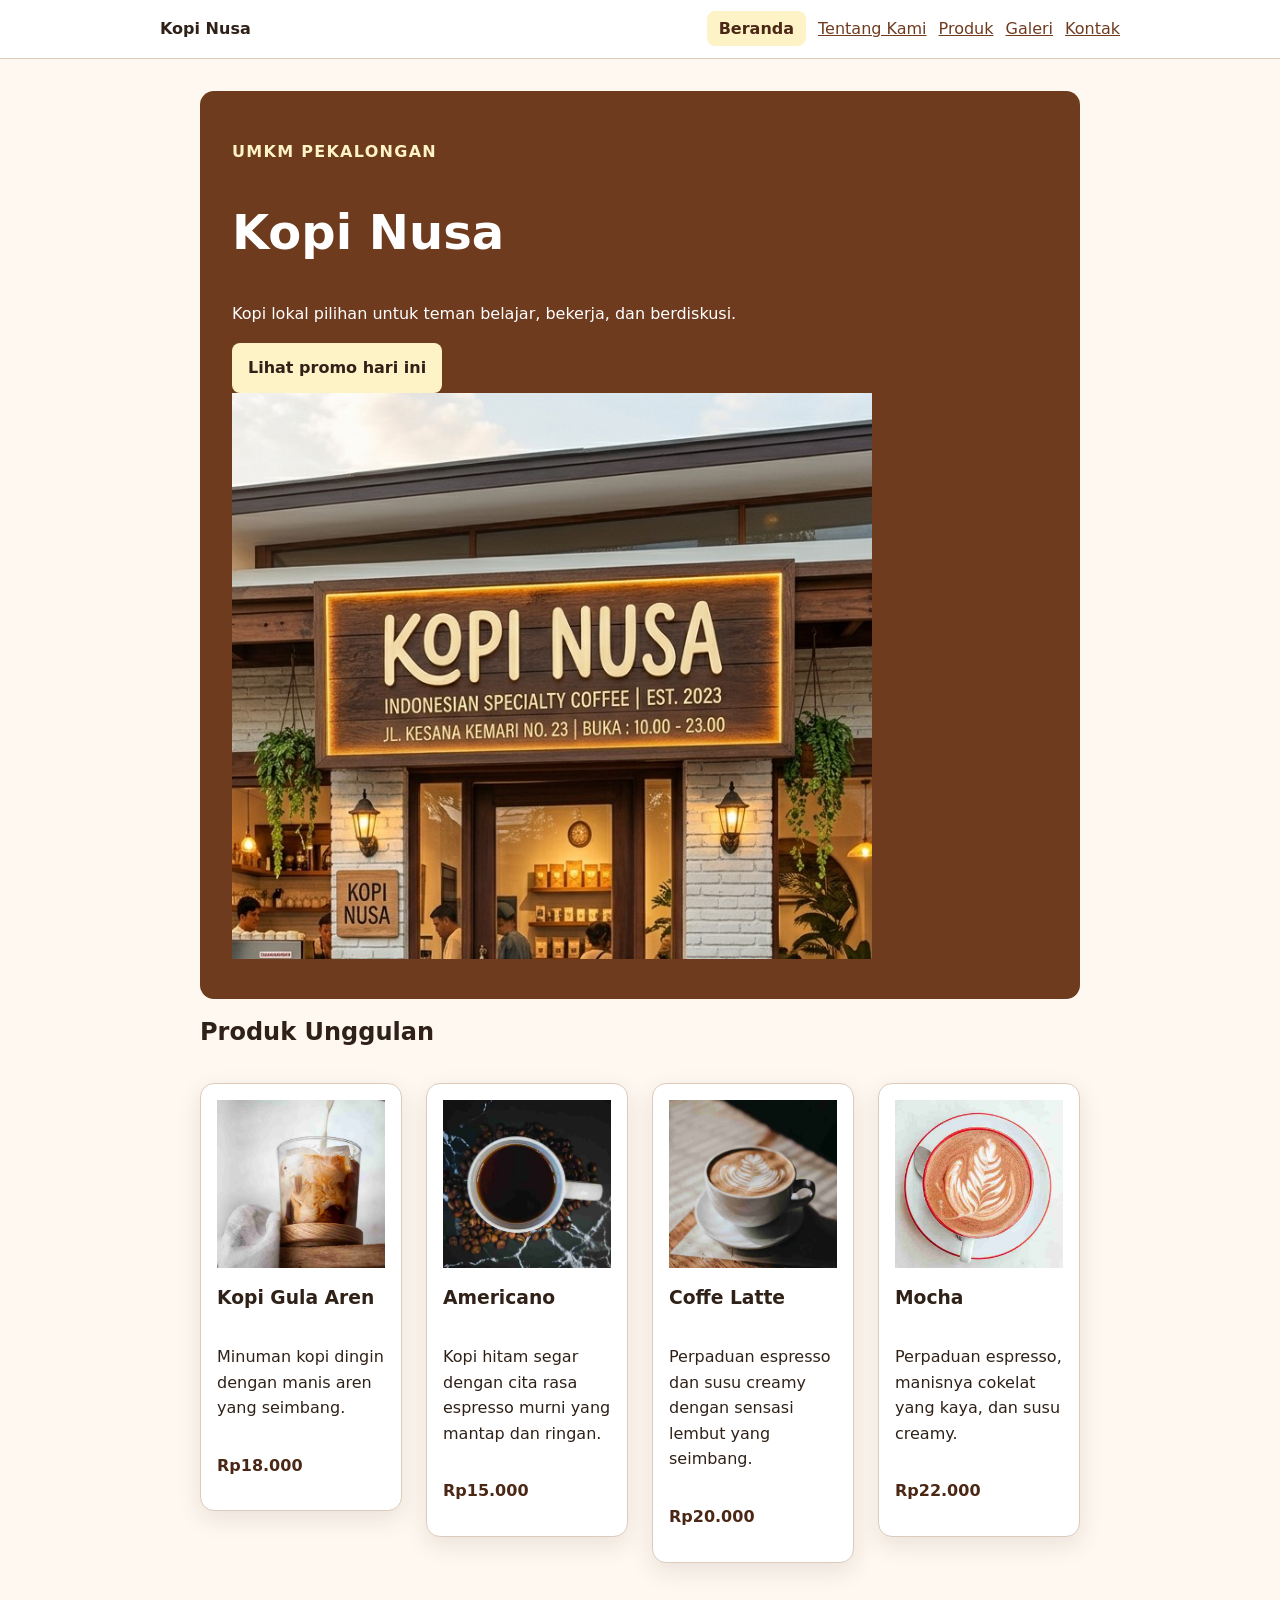
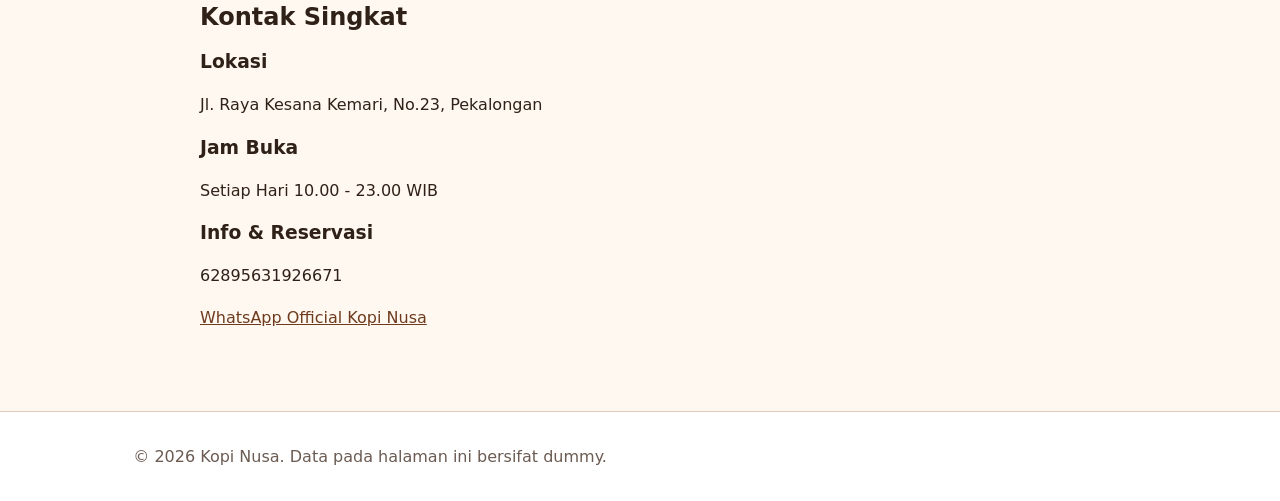
==== commit 6dbc58ab: "feat: terapkan responsive mobile-first" ====
--- a/index.html
+++ b/index.html
@@ -29,7 +29,7 @@
     <p>Kopi lokal pilihan untuk teman belajar, bekerja, dan berdiskusi.</p>
     <button id="promoButton" type="button">Lihat promo hari ini</button>
   </div>
-  <img class="hero-image" src="assets/images/galeri/Kopi Nusa.jpg" alt="Etalase Kopi Nusa berisi kemasan kopi lokal" />
+  <img class="hero-image" src="assets/images/galeri/Kopi Nusa.jpg" width="640" height="360" alt="Etalase Kopi Nusa berisi kemasan kopi lokal" />
 </section>
 
       <section aria-labelledby="produk-title">
@@ -37,7 +37,7 @@
         <ul class="product-list">
           <li>
     <article class="product-card">
-      <img src="assets/images/kopi/gula aren-.jpg" alt="Gelas Kopi Gula Aren dingin" class="product-img">
+      <img src="assets/images/kopi/gula aren-.jpg" width="500" height="500" loading="lazy" alt="Gelas Kopi Gula Aren dingin" class="product-img">
       <h3>Kopi Gula Aren</h3>
       <p>Minuman kopi dingin dengan manis aren yang seimbang.</p>
       <p class="price">Rp18.000</p>
@@ -45,7 +45,7 @@
   </li>
   <li>
     <article class="product-card">
-      <img src="assets/images/kopi/americano.jpg" alt="Gelas Kopi Americano Panas" class="product-img">
+      <img src="assets/images/kopi/americano.jpg" width="500" height="500" loading="lazy" alt="Gelas Kopi Americano Panas" class="product-img">
       <h3>Americano</h3>
       <p>Kopi hitam segar dengan cita rasa espresso murni yang mantap dan ringan.</p>
       <p class="price">Rp15.000</p>
@@ -53,7 +53,7 @@
   </li>
   <li>
     <article class="product-card">
-      <img src="assets/images/kopi/latte_.jpg" alt="Gelas Kopi Latte Panas" class="product-img">
+      <img src="assets/images/kopi/latte_.jpg" width="500" height="500" loading="lazy" alt="Gelas Kopi Latte Panas" class="product-img">
       <h3>Coffe Latte</h3>
       <p>Perpaduan espresso dan susu creamy dengan sensasi lembut yang seimbang.</p>
       <p class="price">Rp20.000</p>
@@ -61,7 +61,7 @@
   </li>
   <li>
     <article class="product-card">
-      <img src="assets/images/kopi/mocha_.jpg" alt="Gelas Kopi Mocha Panas" class="product-img">
+      <img src="assets/images/kopi/mocha_.jpg" width="500" height="500" loading="lazy" alt="Gelas Kopi Mocha Panas" class="product-img">
       <h3>Mocha</h3>
       <p>Perpaduan espresso, manisnya cokelat yang kaya, dan susu creamy.</p>
       <p class="price">Rp22.000</p>
--- a/css/style.css
+++ b/css/style.css
@@ -206,12 +206,17 @@
 
 .nav {
   display: flex;
+  flex-direction: column;
   gap: var(--space-3);
-  align-items: center;
-  justify-content: space-between;
+  align-items: flex-start;
 }
 .brand { margin-bottom: 0; }
-.nav ul { display: flex; gap: var(--space-2); flex-wrap: wrap; }
+.nav ul {
+  display: flex;
+  flex-direction: column;
+  gap: var(--space-2);
+  flex-wrap: wrap;
+}
 .nav li { margin: 0; }
 
 .product-card { display: flex; flex-direction: column; }
@@ -232,21 +237,9 @@
   margin-top: auto;
 }
 
-.hero {
-  display: grid;
-  grid-template-columns: 1.2fr 0.8fr;
-  gap: var(--space-4);
-  align-items: center;
-}
-.hero-image { width: 100%; border-radius: var(--radius-md); }
-
+.hero { grid-template-columns: 1fr; }
 .product-grid,
-.gallery-grid {
-  display: grid;
-  grid-template-columns: repeat(3, minmax(0, 1fr));
-  gap: var(--space-3);
-}
-.gallery-grid { grid-template-columns: repeat(2, minmax(0, 1fr)); }
+.gallery-grid { grid-template-columns: 1fr; }
 
 .product-list {
   display: flex;
@@ -257,7 +250,7 @@
   padding: 0;
 }
 .product-list > li {
-  flex: 1 1 10rem;      /* basis 10rem, boleh tumbuh/menyusut */
+  flex: 1 1 10rem;      /*basis 10rem, boleh tumbuh/menyusut*/
   max-width: 14rem;
 }
 .product-list figure {
@@ -272,7 +265,7 @@
 
 .product-grid {
   display: grid;
-  grid-template-columns: repeat(auto-fit, minmax(16rem, 1fr)); /* responsif tanpa media query */
+  grid-template-columns: repeat(auto-fit, minmax(16rem, 1fr));
   gap: var(--space-4, 1rem);
 }
 
@@ -294,4 +287,23 @@
   align-items: center;
   gap: var(--space-3, 0.75rem);
   margin-top: auto;
+}
+
+.table-scroll { max-width: 100%; overflow-x: auto; }
+.table-scroll:focus-visible { outline: 3px solid var(--color-focus); outline-offset: 3px; }
+.table-scroll table { min-width: 40rem; }
+
+@media (min-width: 42rem) {
+  .nav ul { flex-direction: row; }
+  .gallery-grid { grid-template-columns: repeat(2, minmax(0, 1fr)); }
+}
+
+@media (min-width: 48rem) {
+  .hero { grid-template-columns: 1.2fr 0.8fr; }
+  .product-grid { grid-template-columns: repeat(2, minmax(0, 1fr)); }
+}
+
+@media (min-width: 60rem) {
+  .nav { flex-direction: row; align-items: center; justify-content: space-between; }
+  .product-grid { grid-template-columns: repeat(3, minmax(0, 1fr)); }
 }
